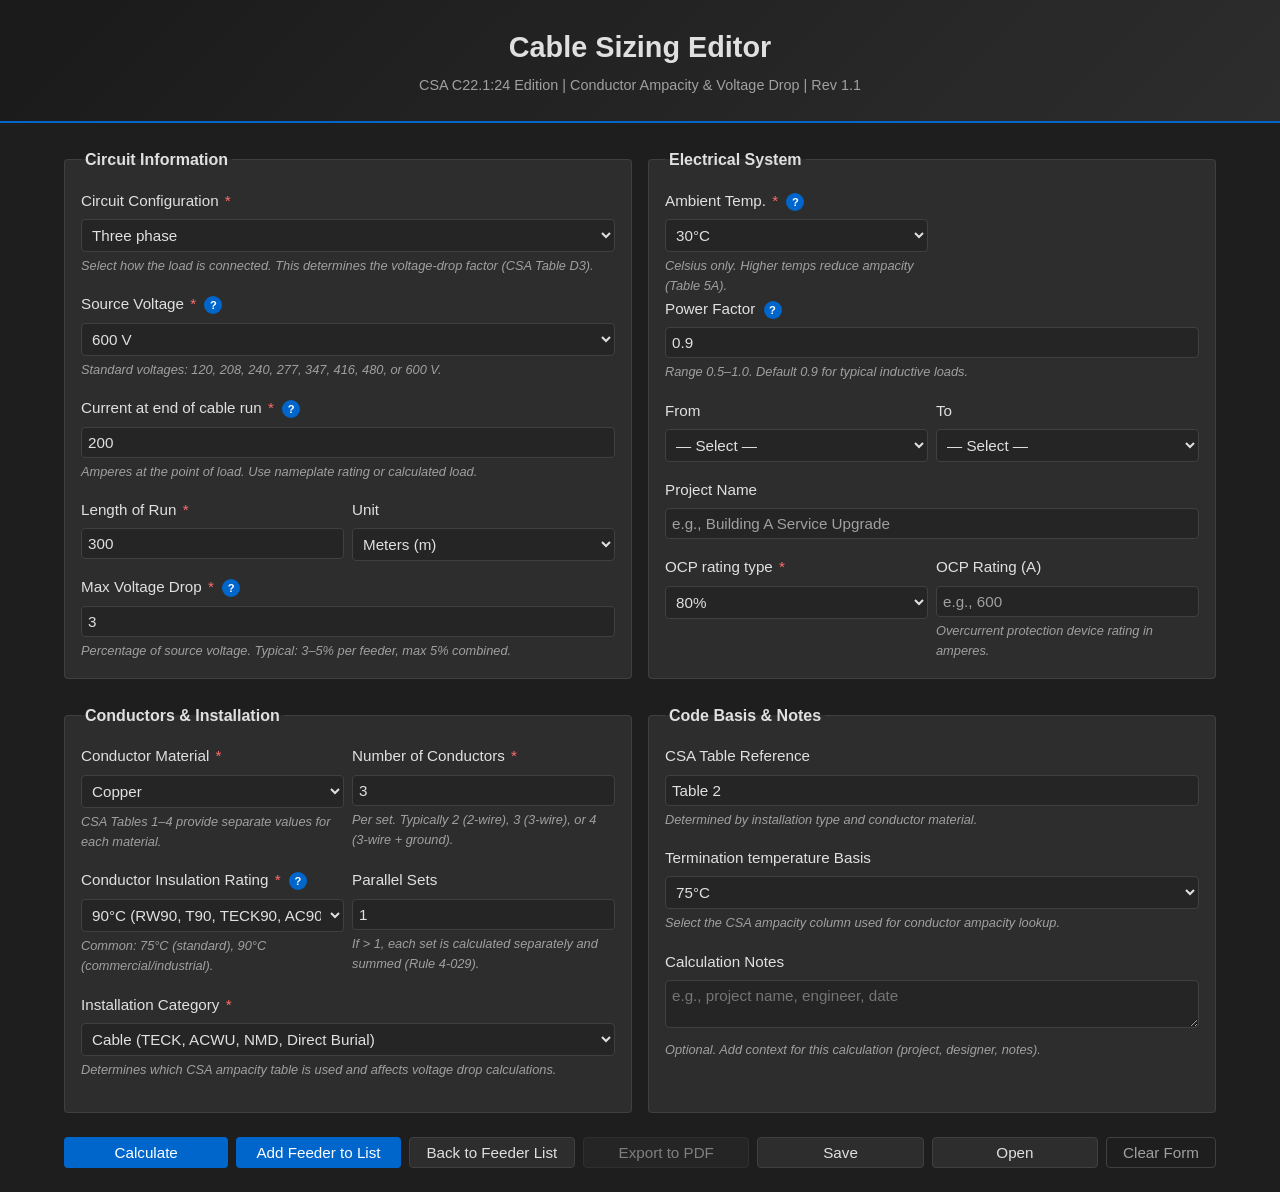
==== cable-sizing.html @ 15e7e52a "Integrate feeder list with cable sizing add/edit workflow" ====
<!DOCTYPE html>
<html lang="en">
<head>
  <meta charset="UTF-8">
  <meta name="viewport" content="width=device-width, initial-scale=1.0">
  <title>Cable Sizing - Feeder Editor</title>
  <link rel="stylesheet" href="cable-sizing.css">
</head>
<body>
  <header>
    <h1>Cable Sizing Editor</h1>
    <p>CSA C22.1:24 Edition | Conductor Ampacity & Voltage Drop | <span id="app-revision-label"></span></p>
  </header>

  <main>
    <form id="cable-form">
      <div class="form-wrapper">
        
        <!-- LEFT COLUMN: CIRCUIT INFORMATION -->
        <fieldset id="circuit-info-fieldset">
          <legend>Circuit Information</legend>
          
          <div class="form-group">
            <label>Circuit Configuration <span class="required">*</span></label>
            <select id="circuit_type" name="circuit_type" required>
              <option value="">— Select —</option>
              <option value="single_phase">Single phase</option>
              <option value="three_phase" selected>Three phase</option>
            </select>
            <div class="field-hint">
              Select how the load is connected. This determines the voltage-drop factor (CSA Table D3).
            </div>
          </div>

          <div class="form-group">
            <label>Source Voltage <span class="required">*</span>
              <span class="info-icon" title="The voltage at the electrical service or distribution point">?</span>
            </label>
            <select id="voltage_v" name="voltage_v" required>
              <option value="120">120 V</option>
              <option value="208">208 V</option>
              <option value="240">240 V</option>
              <option value="277">277 V</option>
              <option value="347">347 V</option>
              <option value="416">416 V</option>
              <option value="480">480 V</option>
              <option value="600" selected>600 V</option>
            </select>
            <div class="field-hint">Standard voltages: 120, 208, 240, 277, 347, 416, 480, or 600 V.</div>
          </div>

          <div class="form-group">
            <label>Current at end of cable run <span class="required">*</span>
              <span class="info-icon" title="Continuous amperage at full load">?</span>
            </label>
            <input type="number" id="current_a" name="current_a" value="200" min="0.1" max="10000" step="0.1" required>
            <div class="field-hint">Amperes at the point of load. Use nameplate rating or calculated load.</div>
          </div>

          <div class="form-row">
            <div class="form-group">
              <label>Length of Run <span class="required">*</span></label>
              <input type="number" id="run_length" name="run_length" value="300" min="1" max="99999" step="1" required>
            </div>
            <div class="form-group">
              <label>Unit</label>
              <select id="run_length_unit" name="run_length_unit">
                <option value="m" selected>Meters (m)</option>
                <option value="ft">Feet (ft)</option>
              </select>
            </div>
          </div>

          <div class="form-group">
            <label>Max Voltage Drop <span class="required">*</span>
              <span class="info-icon" title="CSA Rule 4-008: typical 3-5%">?</span>
            </label>
            <input type="number" id="max_voltage_drop_pct" name="max_voltage_drop_pct" value="3" min="0.1" max="10" step="0.1" required>
            <div class="field-hint">Percentage of source voltage. Typical: 3–5% per feeder, max 5% combined.</div>
          </div>
        </fieldset>

        <!-- ELECTRICAL SYSTEM (continued in left column) -->
        <fieldset id="electrical-system-fieldset">
          <legend>Electrical System</legend>

          <div class="form-row">
            <div class="form-group">
              <label>Ambient Temp. <span class="required">*</span>
                <span class="info-icon" title="Temperature around the conductors when fully loaded.">?</span>
              </label>
              <select id="ambient_temp_c" name="ambient_temp_c" required>
                <option value="30" selected>30°C</option>
                <option value="35">35°C</option>
                <option value="40">40°C</option>
                <option value="45">45°C</option>
                <option value="50">50°C</option>
                <option value="55">55°C</option>
                <option value="60">60°C</option>
                <option value="65">65°C</option>
                <option value="70">70°C</option>
                <option value="75">75°C</option>
                <option value="80">80°C</option>
                <option value="90">90°C</option>
              </select>
              <div class="field-hint">Celsius only. Higher temps reduce ampacity (Table 5A).</div>
            </div>
          </div>

          <div class="form-group">
            <label>Power Factor
              <span class="info-icon" title="Ratio of real to apparent power. 1.0 = resistive, <1.0 = inductive">?</span>
            </label>
            <input type="number" id="power_factor" name="power_factor" value="0.9" min="0.5" max="1.0" step="0.05">
            <div class="field-hint">Range 0.5–1.0. Default 0.9 for typical inductive loads.</div>
          </div>

          <div class="form-row">
            <div class="form-group">
              <label>From</label>
              <select id="system_from" name="system_from">
                <option value="">— Select —</option>
              </select>
            </div>
            <div class="form-group">
              <label>To</label>
              <select id="system_to" name="system_to">
                <option value="">— Select —</option>
              </select>
            </div>
          </div>

          <div class="form-group">
            <label>Project Name</label>
            <input type="text" id="project_name" name="project_name" placeholder="e.g., Building A Service Upgrade">
          </div>

          <div class="form-row">
            <div class="form-group">
              <label>OCP rating type <span class="required">*</span></label>
              <select id="ocp_rating_type" name="ocp_rating_type" required>
                <option value="80" selected>80%</option>
                <option value="100">100%</option>
              </select>
            </div>
            <div class="form-group">
              <label>OCP Rating (A)</label>
              <input type="number" id="ocp_rating_a" name="ocp_rating_a" min="1" step="1" placeholder="e.g., 600">
              <div class="field-hint">Overcurrent protection device rating in amperes.</div>
            </div>
          </div>
        </fieldset>
      </div>

      <!-- MIDDLE SECTION: CONDUCTORS & INSTALLATION -->
      <div class="form-wrapper">
        <fieldset id="conductors-fieldset">
          <legend>Conductors & Installation</legend>

          <div class="form-row">
            <div class="form-group">
              <label>Conductor Material <span class="required">*</span></label>
              <select id="conductor_material" name="conductor_material" required>
                <option value="">— Select —</option>
                <option value="copper" selected>Copper</option>
                <option value="aluminum">Aluminum</option>
              </select>
              <div class="field-hint">CSA Tables 1–4 provide separate values for each material.</div>
            </div>

            <div class="form-group">
              <label>Number of Conductors <span class="required">*</span></label>
              <input type="number" id="num_conductors" name="num_conductors" value="3" min="1" max="4" required>
              <div class="field-hint">Per set. Typically 2 (2-wire), 3 (3-wire), or 4 (3-wire + ground).</div>
            </div>
          </div>

          <div class="form-row">
            <div class="form-group">
              <label>Conductor Insulation Rating <span class="required">*</span>
                <span class="info-icon" title="Maximum temperature at which insulation is rated. Higher = higher ampacity.">?</span>
              </label>
              <select id="insulation_rating_c" name="insulation_rating_c" required>
                <option value="">— Select —</option>
                <option value="60">60°C (TW, T60)</option>
                <option value="75">75°C (TW75, RW75)</option>
                <option value="90" selected>90°C (RW90, T90, TECK90, AC90)</option>
                <option value="110">110°C (special)</option>
                <option value="125">125°C (special)</option>
              </select>
              <div class="field-hint">Common: 75°C (standard), 90°C (commercial/industrial).</div>
            </div>

            <div class="form-group">
              <label>Parallel Sets</label>
              <input type="number" id="num_parallels" name="num_parallels" value="1" min="1" step="1" inputmode="numeric" pattern="[0-9]*" required>
              <div class="field-hint">If > 1, each set is calculated separately and summed (Rule 4-029).</div>
            </div>
          </div>

          <div class="form-group">
            <label>Installation Category <span class="required">*</span></label>
            <select id="installation_type" name="installation_type" required>
              <option value="cable" selected>Cable (TECK, ACWU, NMD, Direct Burial)</option>
              <option value="raceway">Single Conductor in Raceway (EMT, PVC, Aluminum, GRC, RMC)</option>
              <option value="free_air">Free Air</option>
            </select>
            <div class="field-hint">
              Determines which CSA ampacity table is used and affects voltage drop calculations.
            </div>
          </div>

          <!-- CONDITIONAL: IF RACEWAY -->
          <div id="raceway-details" class="hidden">
            <div class="form-group">
              <label>Total Conductors in Raceway <span class="required">*</span>
                <span class="info-icon" title="Total number including all phases and current carrying neutral (single-phase or unbalanced 3-phase load). (Table 5C).">?</span>
              </label>
              <input type="number" id="conductors_in_run" name="conductors_in_run" value="3" min="1" max="10">
              <div class="field-hint">Used to determine grouping deduction per Table 5C.</div>
            </div>
          </div>

        </fieldset>

        <!-- CODE BASIS -->
        <fieldset id="code-basis-fieldset">
          <legend>Code Basis & Notes</legend>

          <div class="form-group">
            <label>CSA Table Reference</label>
            <input type="text" id="csa_table_ref" name="csa_table_ref" readonly disabled placeholder="Auto-populated after calculation">
            <div class="field-hint">Determined by installation type and conductor material.</div>
          </div>

          <div class="form-group">
            <label>Termination temperature Basis</label>
            <select id="ampacity_col" name="ampacity_col">
              <option value="90">90°C</option>
              <option value="75" selected>75°C</option>
              <option value="60">60°C</option>
            </select>
            <div class="field-hint">Select the CSA ampacity column used for conductor ampacity lookup.</div>
          </div>

          <div class="form-group">
            <label>Calculation Notes</label>
            <textarea id="calculation_notes" name="calculation_notes" rows="2" placeholder="e.g., project name, engineer, date"></textarea>
            <div class="field-hint">Optional. Add context for this calculation (project, designer, notes).</div>
          </div>
        </fieldset>
      </div>

      <!-- BUTTONS -->
      <div class="form-actions">
        <button type="button" id="btn-calculate" class="btn-primary">Calculate</button>
        <button type="button" id="btn-save-feeder-list" class="btn-primary">Add Feeder to List</button>
        <button type="button" id="btn-back-feeder-list" class="btn-secondary">Back to Feeder List</button>
        <button type="button" id="btn-export-pdf" class="btn-secondary" disabled>Export to PDF</button>
        <button type="button" id="btn-export-json" class="btn-secondary">Save</button>
        <button type="button" id="btn-open-json" class="btn-secondary">Open</button>
        <button type="reset" class="btn-tertiary">Clear Form</button>
      </div>
    </form>

    <!-- RESULTS PANEL -->
    <section id="results-panel">
      <fieldset id="results-fieldset">
        <legend>Calculation Results</legend>
        <div id="results-content">
          <!-- Populated by JavaScript -->
        </div>
      </fieldset>
    </section>
  </main>

  <!-- SCRIPTS -->
  <script src="csa_tables.js"></script>
  <script src="bonding.js"></script>
  <script>
    const APP_REVISION = "Rev 1.1";

    // ===== FORM CONTROLLER =====
    class CableSelectionController {
      constructor() {
        const revisionLabel = document.getElementById("app-revision-label");
        if (revisionLabel) revisionLabel.textContent = APP_REVISION;
        this.form = this.initializeForm();
        this.setupEventListeners();
        this.updatePdfExportState();
      }

      initializeForm() {
        return {
          circuit: {
            type: "three_phase",
            voltage_v: 600,
            current_a: 200,
            run_length_m: 300,
            run_length_unit: "m",
            max_voltage_drop_pct: 3,
            load_type: "inductive",
            power_factor: 0.9
          },
          system: {
            ambient_temp_c: 30,
            from: "",
            to: "",
            project_name: "",
            ocp_rating_type: "80",
            ocp_rating_a: null
          },
          installation: {
            type: "cable",
            raceway: { conductors_in_run: 3 }
          },
          conductors: {
            material: "copper",
            quantity: 3,
            parallel_sets: 1,
            insulation_rating_c: 90
          },
          code_basis: {
            csa_standard: "C22.1:24",
            ampacity_col_c: 75,
            calculation_notes: ""
          }
        };
      }

      setupEventListeners() {
        // Installation type change: show/hide conditional fields
        document.getElementById("installation_type").addEventListener("change", (e) => {
          this.form.installation.type = e.target.value;
          this.updateFieldVisibility();
          this.markResultsStale();
        });

        // Keep parallel sets as whole numbers >= 1
        document.getElementById("num_parallels").addEventListener("input", (e) => {
          const rawValue = e.target.value.trim();

          if (rawValue === "") {
            e.target.setCustomValidity("Parallel sets must be an integer of 1 or greater.");
            return;
          }

          const numericValue = Number(rawValue);
          const isWholeNumber = Number.isInteger(numericValue) && numericValue >= 1;

          if (!isWholeNumber) {
            e.target.setCustomValidity("Parallel sets must be an integer of 1 or greater.");
          } else {
            e.target.setCustomValidity("");
          }
        });

        // Update form on any input change
        document.getElementById("cable-form").addEventListener("change", (e) => {
          const name = e.target.name;
          const value = e.target.type === "number" || ["voltage_v", "ambient_temp_c"].includes(e.target.name)
            ? parseFloat(e.target.value)
            : e.target.value;
          this.updateFormValue(name, value);
          this.markResultsStale();
        });

        // Calculate button
        document.getElementById("btn-calculate").addEventListener("click", () => {
          if (!this.validate()) return;
          this.calculate();
          this.displayResults();
          this.updatePdfExportState();
        });

        // Export button
        document.getElementById("btn-export-pdf").addEventListener("click", () => {
          this.exportPdf();
        });

        // JSON export button
        document.getElementById("btn-export-json").addEventListener("click", () => {
          this.exportJson();
        });

        // Initialize visibility
        this.updateFieldVisibility();

        // Reset should clear existing results and require re-calculation
        document.getElementById("cable-form").addEventListener("reset", () => {
          setTimeout(() => this.markResultsStale(), 0);
        });
      }

      updatePdfExportState() {
        const exportPdfButton = document.getElementById("btn-export-pdf");
        if (!exportPdfButton) return;
        exportPdfButton.disabled = !this.results;
      }

      markResultsStale() {
        this.results = null;
        document.getElementById("results-content").innerHTML = "";
        document.getElementById("results-panel").classList.remove("visible");
        this.updatePdfExportState();
      }

      updateFormValue(name, value) {
        // Map form field names to nested form object
        const fieldMap = {
          "circuit_type": ["circuit", "type"],
          "voltage_v": ["circuit", "voltage_v"],
          "current_a": ["circuit", "current_a"],
          "run_length": ["circuit", "run_length_m"],  // Will convert units
          "run_length_unit": ["circuit", "run_length_unit"],
          "max_voltage_drop_pct": ["circuit", "max_voltage_drop_pct"],
          "load_type": ["circuit", "load_type"],
          "power_factor": ["circuit", "power_factor"],
          "ambient_temp_c": ["system", "ambient_temp_c"],
          "system_from": ["system", "from"],
          "system_to": ["system", "to"],
          "project_name": ["system", "project_name"],
          "ocp_rating_type": ["system", "ocp_rating_type"],
          "ocp_rating_a": ["system", "ocp_rating_a"],
          "conductor_material": ["conductors", "material"],
          "num_conductors": ["conductors", "quantity"],
          "insulation_rating_c": ["conductors", "insulation_rating_c"],
          "num_parallels": ["conductors", "parallel_sets"],
          "installation_type": ["installation", "type"],
          "conductors_in_run": ["installation", "raceway", "conductors_in_run"],
          "ampacity_col": ["code_basis", "ampacity_col_c"],
          "calculation_notes": ["code_basis", "calculation_notes"]
        };

        const path = fieldMap[name];
        if (path) {
          let obj = this.form;
          for (let i = 0; i < path.length - 1; i++) {
            obj = obj[path[i]];
          }
          obj[path[path.length - 1]] = value;
        }
      }

      updateFieldVisibility() {
        const installationType = this.form.installation.type;

        // Hide all conditional sections
        document.getElementById("raceway-details").classList.add("hidden");

        // Show appropriate section
        if (installationType === "raceway") {
          document.getElementById("raceway-details").classList.remove("hidden");
        }

        // Update CSA table reference
        this.updateCsaTableRef();
      }

      syncFormToInputs() {
        const fieldValues = {
          circuit_type: this.form.circuit.type,
          voltage_v: this.form.circuit.voltage_v,
          current_a: this.form.circuit.current_a,
          run_length: this.form.circuit.run_length_m,
          run_length_unit: this.form.circuit.run_length_unit,
          max_voltage_drop_pct: this.form.circuit.max_voltage_drop_pct,
          power_factor: this.form.circuit.power_factor,
          ambient_temp_c: this.form.system.ambient_temp_c,
          system_from: this.form.system.from,
          system_to: this.form.system.to,
          project_name: this.form.system.project_name,
          ocp_rating_type: this.form.system.ocp_rating_type || "80",
          ocp_rating_a: this.form.system.ocp_rating_a ?? "",
          conductor_material: this.form.conductors.material,
          num_conductors: this.form.conductors.quantity,
          insulation_rating_c: this.form.conductors.insulation_rating_c,
          num_parallels: this.form.conductors.parallel_sets,
          installation_type: this.form.installation.type,
          conductors_in_run: this.form.installation.raceway.conductors_in_run,
          ampacity_col: this.form.code_basis.ampacity_col_c,
          calculation_notes: this.form.code_basis.calculation_notes
        };

        Object.entries(fieldValues).forEach(([id, value]) => {
          const element = document.getElementById(id);
          if (!element) return;
          element.value = value ?? "";
        });

        this.updateFieldVisibility();
      }

      loadSavedJob(payload) {
        if (!payload || typeof payload !== "object" || !payload.form) {
          throw new Error("Invalid saved job format. Expected an object containing a 'form' property.");
        }

        const defaultForm = this.initializeForm();
        this.form = {
          ...defaultForm,
          ...payload.form,
          circuit: { ...defaultForm.circuit, ...(payload.form.circuit || {}) },
          system: { ...defaultForm.system, ...(payload.form.system || {}) },
          installation: {
            ...defaultForm.installation,
            ...(payload.form.installation || {}),
            raceway: { ...defaultForm.installation.raceway, ...(payload.form.installation?.raceway || {}) }
          },
          conductors: { ...defaultForm.conductors, ...(payload.form.conductors || {}) },
          code_basis: { ...defaultForm.code_basis, ...(payload.form.code_basis || {}) }
        };
        this.syncFormToInputs();
        this.markResultsStale();
      }

      updateCsaTableRef() {
        const material = this.form.conductors.material;
        const installationType = this.form.installation.type;

        let tableRef = "Unknown";
        if (installationType === "free_air") {
          tableRef = material === "copper" ? "Table 1" : "Table 3";
        } else {
          tableRef = material === "copper" ? "Table 2" : "Table 4";
        }

        document.getElementById("csa_table_ref").value = tableRef;
      }

      validate() {
        const errors = [];

        // Required fields
        if (!this.form.circuit.type) errors.push("Circuit configuration required");
        const allowedVoltages = [120, 208, 240, 277, 347, 416, 480, 600];
        if (!allowedVoltages.includes(this.form.circuit.voltage_v)) {
          errors.push("Voltage must be one of: 120, 208, 240, 277, 347, 416, 480, or 600 V");
        }
        if (this.form.circuit.current_a <= 0) errors.push("Current must be > 0");
        if (!this.form.conductors.material) errors.push("Conductor material required");
        if (!this.form.installation.type) errors.push("Installation type required");
        if (!Number.isInteger(this.form.conductors.parallel_sets) || this.form.conductors.parallel_sets < 1) {
          errors.push("Parallel sets must be an integer of 1 or greater");
        }

        // Conditional
        if (this.form.installation.type === "raceway" && (!Number.isFinite(this.form.installation.raceway.conductors_in_run) || this.form.installation.raceway.conductors_in_run < 1)) {
          errors.push("Total conductors in raceway must be 1 or greater");
        }

        if (errors.length > 0) {
          alert("Form validation errors:\n" + errors.join("\n"));
          return false;
        }

        return true;
      }

      awgDisplayFromAmpacitySize(size) {
        return { "0": "1/0", "00": "2/0", "000": "3/0", "0000": "4/0" }[size] || size;
      }

      kTableSizeFromAmpacitySize(size) {
        return { "0": "1/0", "00": "2/0", "000": "3/0", "0000": "4/0" }[size] || size;
      }

      calculate() {
        console.log("Calculate called with form data:", this.form);

        const material = this.form.conductors.material;
        const installationType = this.form.installation.type;
        const selectedAmpacityColumn = this.form.code_basis.ampacity_col_c;
        const parallelSets = Math.max(1, Math.floor(this.form.conductors.parallel_sets || 1));
        const currentPerSet = this.form.circuit.current_a / parallelSets;
        const runLengthM = this.form.circuit.run_length_unit === "ft"
          ? this.form.circuit.run_length_m * 0.3048
          : this.form.circuit.run_length_m;
        const connectionFactor = this.form.circuit.type === "three_phase" ? 1.73 : 2;
        const maxVoltageDropPct = this.form.circuit.max_voltage_drop_pct;
        const correctionFactor = getCorrectionFactorFromTable(
          this.form.system.ambient_temp_c,
          selectedAmpacityColumn
        );
        const ocpLoadingFactor = this.form.system.ocp_rating_type === "100" ? 1.0 : 0.8;
        const requiredAmpacityTotal = this.form.circuit.current_a / ocpLoadingFactor;

        const ampacityTable = installationType === "free_air"
          ? (material === "copper" ? CSA_TABLE_1_COPPER_FREE_AIR : CSA_TABLE_3_ALUMINUM_FREE_AIR)
          : (material === "copper" ? CSA_TABLE_2_COPPER_RACEWAY_CABLE : CSA_TABLE_4_ALUMINUM_RACEWAY_CABLE);

        const kTable = CSA_TABLE_D3_VOLTAGE_DROP_K[material] || [];
        const largestKRow = kTable[kTable.length - 1] || { size: "1000", dc: 0 };

        let selected = null;

        for (const row of ampacityTable) {
          const ampacityBase = getAmpacityFromTable(row.size, material, installationType, selectedAmpacityColumn);
          if (!ampacityBase) continue;

          const ampacityAvailablePerSet = ampacityBase * correctionFactor;
          const ampacityAvailableTotal = ampacityAvailablePerSet * parallelSets;
          if (ampacityAvailableTotal < requiredAmpacityTotal) continue;

          const kLookupSize = this.kTableSizeFromAmpacitySize(row.size);
          let kValue = getKValueFromTable(
            kLookupSize,
            material,
            this.form.circuit.power_factor,
            installationType
          );

          if (!kValue && Number(row.size) > 1000) {
            kValue = getKValueFromTable(
              largestKRow.size,
              material,
              this.form.circuit.power_factor,
              installationType
            );
          }

          if (!kValue) continue;

          const voltageDropV = (kValue * connectionFactor * currentPerSet * runLengthM) / 1000;
          const voltageDropPct = calculateVoltageDropPercent(voltageDropV, this.form.circuit.voltage_v);

          if (voltageDropPct <= maxVoltageDropPct) {
            selected = {
              size: row.size,
              ampacityBase,
              ampacityAvailablePerSet,
              ampacityAvailableTotal,
              kValue,
              voltageDropV,
              voltageDropPct
            };
            break;
          }
        }

        if (!selected) {
          alert("No conductor size satisfies both ampacity and voltage drop with current inputs. Try increasing parallel sets or max voltage drop, or reducing run length.");
          return;
        }

        const displaySize = this.awgDisplayFromAmpacitySize(selected.size);

        this.results = {
          csa_table_ref: document.getElementById("csa_table_ref").value,
          recommended_size_awg: `${displaySize} AWG`,
          recommended_size_display: `${parallelSets} × ${displaySize} AWG per phase`,
          parallel_sets: parallelSets,
          current_per_set_a: currentPerSet,
          ampacity_base: selected.ampacityBase,
          correction_factor: correctionFactor,
          ampacity_available_per_set_a: selected.ampacityAvailablePerSet,
          ampacity_available_a: selected.ampacityAvailableTotal,
          required_ampacity_a: requiredAmpacityTotal,
          ocp_loading_factor: ocpLoadingFactor,
          voltage_drop_k_value: selected.kValue,
          voltage_drop_factor_f: connectionFactor,
          voltage_drop_v: selected.voltageDropV,
          voltage_drop_pct: selected.voltageDropPct,
          bonding: getBondingFromTable16ByOcp(this.form.system.ocp_rating_a, material),
          status: selected.voltageDropPct <= maxVoltageDropPct ? "PASS" : "FAIL"
        };
      }

      displayResults() {
        const resultsPanel = document.getElementById("results-panel");
        const resultsContent = document.getElementById("results-content");

        const html = `
          <div class="result-row">
            <div class="result-label">MINIMUM SIZE</div>
            <div class="result-value success">${this.results.recommended_size_display}</div>
          </div>
          <div class="result-row">
            <div class="result-label">Available Ampacity</div>
            <div class="result-value">${this.results.ampacity_available_a.toFixed(1)} A total (${this.results.ampacity_available_per_set_a.toFixed(1)} A per set × ${this.results.parallel_sets})</div>
          </div>
          <div class="result-row">
            <div class="result-label">Required Ampacity (CSA 8-104)</div>
            <div class="result-value">${this.results.required_ampacity_a.toFixed(1)} A (Load ${this.form.circuit.current_a} A ÷ ${this.results.ocp_loading_factor.toFixed(2)})</div>
          </div>
          <div class="result-row">
            <div class="result-label">Current at end of cable run</div>
            <div class="result-value">${this.form.circuit.current_a} A total (${this.results.current_per_set_a.toFixed(1)} A per set, margin: ${(this.results.ampacity_available_a - this.results.required_ampacity_a).toFixed(1)} A vs required ampacity)</div>
          </div>
          <div class="result-row">
            <div class="result-label">Voltage Drop</div>
            <div class="result-value ${this.results.voltage_drop_pct <= this.form.circuit.max_voltage_drop_pct ? 'success' : 'error'}">${this.results.voltage_drop_v.toFixed(2)} V (${this.results.voltage_drop_pct.toFixed(2)}%)</div>
          </div>
          <div class="result-row">
            <div class="result-label">VD Formula Inputs</div>
            <div class="result-value">K=${this.results.voltage_drop_k_value.toFixed(3)}, f=${this.results.voltage_drop_factor_f}, I=${this.results.current_per_set_a.toFixed(1)} A per set × ${this.results.parallel_sets}, L=${this.form.circuit.run_length_m} ${this.form.circuit.run_length_unit}</div>
          </div>
          <div class="result-row">
            <div class="result-label">Max Allowed VD</div>
            <div class="result-value">${this.form.circuit.max_voltage_drop_pct}%</div>
          </div>
          <div class="result-row">
            <div class="result-label">CSA Table</div>
            <div class="result-value">${this.results.csa_table_ref}</div>
          </div>
          <div class="result-row">
            <div class="result-label">Temperature Correction</div>
            <div class="result-value">${this.results.correction_factor.toFixed(3)} (from Table 5A)</div>
          </div>
          <div class="result-row">
            <div class="result-label">Bonding (Rule 10-616 / Table 16)</div>
            <div class="result-value">${this.results.bonding.applicable
              ? `${this.results.bonding.wireSize} (${this.results.bonding.wireMaterial} wire), bus equivalent ${this.results.bonding.busSizeMm2.toFixed(1)} mm² @ OCP ${this.results.bonding.ocpRatingA} A`
              : this.results.bonding.reason}</div>
          </div>
        `;

        resultsContent.innerHTML = html;
        resultsPanel.classList.add("visible");
      }

      formatInstallationDetails() {
        const installationType = this.form.installation.type;
        if (installationType === "raceway") {
          return `Conductors in run: ${this.form.installation.raceway.conductors_in_run || "N/A"}`;
        }
        return "No additional installation selections required.";
      }

      getInsulationRatingText() {
        const insulationSelect = document.getElementById("insulation_rating_c");
        const selectedText = insulationSelect?.options[insulationSelect.selectedIndex]?.text;
        return selectedText || `${this.form.conductors.insulation_rating_c}°C`;
      }

      getConductorTypeText() {
        return this.form.conductors.material === "aluminum" ? "Al" : "copper";
      }

      getInstallationTypeShortText() {
        const shortLabelMap = {
          raceway: "raceway",
          cable: "cable",
          free_air: "freeair"
        };
        return shortLabelMap[this.form.installation.type] || this.form.installation.type;
      }

      generatePdfReportHtml() {
        const now = new Date();
        const runLengthM = this.form.circuit.run_length_unit === "ft"
          ? this.form.circuit.run_length_m * 0.3048
          : this.form.circuit.run_length_m;
        const requiredAmpacityMargin = this.results.ampacity_available_a - this.results.required_ampacity_a;
        const assumptions = [
          `CSA ${this.form.code_basis.csa_standard} tables used (${this.results.csa_table_ref}, Table 5A, Table D3).`,
          `Continuous load assumed at ${this.form.circuit.current_a} A with power factor ${this.form.circuit.power_factor}.`,
          `CSA Rule 8-104 OCP loading factor ${this.results.ocp_loading_factor.toFixed(2)} (${this.form.system.ocp_rating_type}%) applied to determine required conductor ampacity.`,
          `Connection factor f = ${this.results.voltage_drop_factor_f} based on ${this.form.circuit.type === "three_phase" ? "three-phase" : "single-phase"} circuit.`,
          `Ambient correction factor ${this.results.correction_factor.toFixed(3)} applied to base ampacity.`,
          this.form.installation.type === "free_air"
            ? "Free-air installation uses cable-equivalent K value approximation from Table D3."
            : "Voltage drop K value selected from Table D3 based on installation method and power factor.",
          "Bonding conductor sizing uses CSA Rule 10-616 / Table 16 only when OCP Rating is entered; service bonding conductor sizing is excluded."
        ];

        return `
<!DOCTYPE html>
<html lang="en">
<head>
  <meta charset="UTF-8">
  <title>CSA Cable Sizing</title>
  <style>
    @page { size: letter; margin: 0.45in; }
    body { font-family: Arial, sans-serif; color: #111; margin: 0; font-size: 11px; line-height: 1.25; padding-bottom: 62px; }
    h1 { font-size: 18px; margin: 0 0 4px 0; }
    h2 { font-size: 12px; margin: 12px 0 6px 0; border-bottom: 1px solid #d8d8d8; padding-bottom: 3px; }
    .meta { font-size: 10px; color: #333; margin-bottom: 8px; }
    .grid-2 { display: grid; grid-template-columns: 1fr 1fr; gap: 8px 14px; }
    table { width: 100%; border-collapse: collapse; }
    th, td { border: 1px solid #d7d7d7; padding: 4px 6px; vertical-align: top; }
    th { background: #f4f4f4; text-align: left; }
    .initial-data-table th,
    .initial-data-table td { width: 25%; }
    .section-two-table col:first-child { width: 30%; }
    .section-two-table col:last-child { width: 70%; }
    .status-pass { color: #0a7a1e; font-weight: bold; }
    .status-fail { color: #b11111; font-weight: bold; }
    ul { margin: 5px 0 0 16px; padding: 0; }
    li { margin: 0 0 3px 0; }
    .disclaimer { position: fixed; left: 0; right: 0; bottom: 0; border-top: 1px solid #b5b5b5; padding: 7px 0 0 0; font-size: 9.5px; color: #2d2d2d; background: #fff; }
  </style>
</head>
<body>
  <h1>CSA Cable Sizing Calculation Report</h1>
  <div class="meta">
    Generated: ${now.toLocaleString()} | Standard: CSA ${this.form.code_basis.csa_standard} | ${APP_REVISION}
  </div>

  <h2>1) Initial Data</h2>
  <table class="initial-data-table">
    <colgroup>
      <col style="width:25%">
      <col style="width:25%">
      <col style="width:25%">
      <col style="width:25%">
    </colgroup>
    <tr><th>From</th><td>${this.form.system.from || "N/A"}</td><th>To</th><td>${this.form.system.to || "N/A"}</td></tr>
    <tr><th>Project Name</th><td colspan="3">${this.form.system.project_name || "N/A"}</td></tr>
    <tr><th>Circuit</th><td>${this.form.circuit.type === "three_phase" ? "Three phase" : "Single phase"}</td><th>Source Voltage</th><td>${this.form.circuit.voltage_v} V</td></tr>
    <tr><th>Current at end of cable run (Amps)</th><td>${this.form.circuit.current_a} A</td><th>Run Length</th><td>${this.form.circuit.run_length_m} ${this.form.circuit.run_length_unit} (${runLengthM.toFixed(2)} m)</td></tr>
    <tr><th>Max Voltage Drop</th><td>${this.form.circuit.max_voltage_drop_pct}%</td><th>Power Factor</th><td>${this.form.circuit.power_factor}</td></tr>
    <tr><th>Conductor</th><td>${this.form.conductors.material}, ${this.form.conductors.quantity} conductors, ${this.form.conductors.parallel_sets} parallel set(s)</td><th>Conductor Insulation Rating</th><td>${this.getInsulationRatingText()}</td></tr>
    <tr><th>Ambient</th><td>${this.form.system.ambient_temp_c}°C</td><th>Installation</th><td>${this.form.installation.type} (${this.formatInstallationDetails()})</td></tr>
    <tr><th>OCP rating type</th><td>${this.form.system.ocp_rating_type}%</td><th>OCP Rating</th><td>${this.form.system.ocp_rating_a || "N/A"} A</td></tr>
  </table>

  <h2>2) Wire Size & Ampacity Calculation</h2>
  <table class="section-two-table">
    <colgroup>
      <col>
      <col>
    </colgroup>
    <tr><th>CSA Ampacity Table</th><td>${this.results.csa_table_ref}</td></tr>
    <tr><th>Termination temperature Basis</th><td>${this.form.code_basis.ampacity_col_c}°C column</td></tr>
    <tr><th>Base Ampacity</th><td>${this.results.ampacity_base.toFixed(1)} A</td></tr>
    <tr><th>Temperature Correction (Table 5A)</th><td>${this.results.correction_factor.toFixed(3)}</td></tr>
    <tr><th>Available Ampacity</th><td>${this.results.ampacity_available_a.toFixed(1)} A total (${this.results.ampacity_available_per_set_a.toFixed(1)} A per set × ${this.results.parallel_sets})</td></tr>
    <tr><th>Required Ampacity (CSA 8-104)</th><td>${this.results.required_ampacity_a.toFixed(1)} A (Load ${this.form.circuit.current_a} A ÷ ${this.results.ocp_loading_factor.toFixed(2)})</td></tr>
    <tr><th>Ampacity Margin</th><td>${requiredAmpacityMargin.toFixed(1)} A vs required ampacity</td></tr>
    <tr><th>Selected Size</th><td><strong>${this.results.recommended_size_display}, ${this.getConductorTypeText()}, ${this.getInstallationTypeShortText()}</strong></td></tr>
  </table>

  <h2>3) Voltage Drop Calculation</h2>
  <table>
    <tr><th>Formula</th><td>VD = (K × f × I × L) / 1000</td></tr>
    <tr><th>Inputs</th><td>K=${this.results.voltage_drop_k_value.toFixed(3)}, f=${this.results.voltage_drop_factor_f}, I=${this.results.current_per_set_a.toFixed(1)} A per set × ${this.results.parallel_sets}, L=${runLengthM.toFixed(2)} m</td></tr>
    <tr><th>Voltage Drop</th><td>${this.results.voltage_drop_v.toFixed(2)} V (${this.results.voltage_drop_pct.toFixed(2)}%)</td></tr>
    <tr><th>Limit / Status</th><td>Allowed ≤ ${this.form.circuit.max_voltage_drop_pct}% | <span class="${this.results.status === "PASS" ? "status-pass" : "status-fail"}">${this.results.status}</span></td></tr>
  </table>

  <h2>4) Assumptions & Notes</h2>
  <div class="grid-2">
    <div>
      <strong>Assumptions</strong>
      <ul>${assumptions.map(item => `<li>${item}</li>`).join("")}</ul>
    </div>
    <div>
      <strong>Project Notes</strong>
      <ul>
        <li>Calculation notes: ${this.form.code_basis.calculation_notes || "None provided."}</li>
        <li>Bonding conductor (Rule 10-616 / Table 16): ${this.results.bonding.applicable ? `<strong>${this.results.bonding.wireSize}</strong> (${this.results.bonding.wireMaterial} wire) at OCP ${this.results.bonding.ocpRatingA} A` : this.results.bonding.reason}</li>
        <li>Note: Service bonding conductor sizing is excluded from this calculator output.</li>
      </ul>
    </div>
  </div>

  <div class="disclaimer">
    <strong>Disclaimer:</strong> This report is an engineering aid generated from user-provided inputs and simplified sizing logic.
    The reported conductor size is a compliant minimum and is not an optimized result.
    It is not a substitute for sealed engineering design, field verification, equipment manufacturer requirements,
    or the latest adopted electrical code and authority having jurisdiction (AHJ) directives.
  </div>
</body>
</html>`;
      }

      exportPdf() {
        if (!this.results) {
          if (!this.validate()) return;
          this.calculate();
          this.displayResults();
        }

        const reportWindow = window.open("", "_blank");
        if (!reportWindow) {
          alert("Unable to open report window. Please allow pop-ups and try again.");
          return;
        }

        reportWindow.document.open();
        reportWindow.document.write(this.generatePdfReportHtml());
        reportWindow.document.close();
        reportWindow.document.title = "CSA Cable Sizing";
        try {
          reportWindow.history.replaceState({}, "CSA Cable Sizing", "csa-cable-sizing");
        } catch (error) {
          // Ignore if browser blocks history updates for the print window
        }
        reportWindow.focus();
        reportWindow.print();
      }

      exportJson() {
        if (!this.results) {
          if (!this.validate()) return;
          this.calculate();
          this.displayResults();
        }

        const exportPayload = {
          generated_at: new Date().toISOString(),
          app: "CSA Cable Sizing",
          app_revision: APP_REVISION,
          form: this.form,
          results: this.results
        };

        const blob = new Blob([JSON.stringify(exportPayload, null, 2)], { type: "application/json" });
        const url = URL.createObjectURL(blob);
        const link = document.createElement("a");
        const timestamp = new Date().toISOString().replace(/[:.]/g, "-");
        link.href = url;
        link.download = `csa-cable-sizing-${timestamp}.json`;
        document.body.appendChild(link);
        link.click();
        document.body.removeChild(link);
        URL.revokeObjectURL(url);
      }
    }

    // Initialize controller on page load
    document.addEventListener("DOMContentLoaded", () => {
      window.cableSelectionController = new CableSelectionController();
    });
  </script>
  <script src="open_saved_job.js"></script>
  <script src="js/feeder_bridge.js"></script>
</body>
</html>
---- cable-sizing.css ----
/* ===== VARIABLES & RESETS ===== */
    :root {
      --color-bg-primary: #1e1e1e;
      --color-bg-secondary: #2d2d2d;
      --color-text-primary: #e0e0e0;
      --color-text-secondary: #a0a0a0;
      --color-border: #404040;
      --color-input-bg: #252525;
      --color-accent: #0066cc;
      --color-error: #ff6b6b;
      --color-warning: #ffcc00;
      --color-success: #4caf50;
      --spacing: 8px;
      --radius: 4px;
      --font-family: -apple-system, BlinkMacSystemFont, "Segoe UI", Roboto, sans-serif;
    }

    * {
      box-sizing: border-box;
    }

    body {
      font-family: var(--font-family);
      background-color: var(--color-bg-primary);
      color: var(--color-text-primary);
      line-height: 1.6;
      margin: 0;
      padding: 0;
    }

    /* ===== HEADER ===== */
    header {
      background: linear-gradient(135deg, #1a1a1a 0%, #2d2d2d 100%);
      padding: calc(var(--spacing) * 3);
      border-bottom: 2px solid var(--color-accent);
      text-align: center;
    }

    header h1 {
      margin: 0 0 calc(var(--spacing) * 0.5) 0;
      font-size: 1.8rem;
      color: var(--color-text-primary);
    }

    header p {
      margin: 0;
      color: var(--color-text-secondary);
      font-size: 0.9rem;
    }

    /* ===== MAIN LAYOUT ===== */
    main {
      max-width: 1200px;
      margin: 0 auto;
      padding: calc(var(--spacing) * 3);
    }

    .form-wrapper {
      display: grid;
      grid-template-columns: 1fr 1fr;
      gap: calc(var(--spacing) * 2);
      margin-bottom: calc(var(--spacing) * 3);
    }

    .form-full-width {
      grid-column: 1 / -1;
    }

    @media (max-width: 768px) {
      .form-wrapper {
        grid-template-columns: 1fr;
      }
      .form-full-width {
        grid-column: 1;
      }
    }

    /* ===== FIELDSETS ===== */
    fieldset {
      border: 1px solid var(--color-border);
      border-radius: var(--radius);
      padding: calc(var(--spacing) * 2);
      margin: 0;
      background-color: var(--color-bg-secondary);
    }

    fieldset legend {
      font-weight: 600;
      font-size: 1rem;
      padding: 0 calc(var(--spacing) * 0.5);
      color: var(--color-text-primary);
    }

    .fieldset-help {
      font-size: 0.85rem;
      color: var(--color-text-secondary);
      margin: calc(var(--spacing) * 0.5) 0 calc(var(--spacing) * 1.5) 0;
      font-style: italic;
    }

    /* ===== FORM FIELDS ===== */
    .form-group {
      margin-bottom: calc(var(--spacing) * 2);
    }

    .form-group:last-child {
      margin-bottom: 0;
    }

    label {
      display: block;
      font-weight: 500;
      margin-bottom: calc(var(--spacing) * 0.75);
      color: var(--color-text-primary);
      font-size: 0.95rem;
    }

    label .required {
      color: var(--color-error);
      margin-left: calc(var(--spacing) * 0.25);
    }

    label .info-icon {
      display: inline-block;
      width: 18px;
      height: 18px;
      line-height: 18px;
      text-align: center;
      background: var(--color-accent);
      color: white;
      border-radius: 50%;
      font-size: 0.7rem;
      font-weight: bold;
      margin-left: calc(var(--spacing) * 0.5);
      cursor: help;
      vertical-align: middle;
    }

    .field-hint {
      font-size: 0.8rem;
      color: var(--color-text-secondary);
      margin-top: calc(var(--spacing) * 0.5);
      font-style: italic;
    }

    input[type="text"],
    input[type="number"],
    select,
    textarea {
      width: 100%;
      padding: calc(var(--spacing) * 0.75);
      background-color: var(--color-input-bg);
      color: var(--color-text-primary);
      border: 1px solid var(--color-border);
      border-radius: var(--radius);
      font-family: var(--font-family);
      font-size: 0.95rem;
      transition: border-color 0.2s;
    }

    input[type="text"]:focus,
    input[type="number"]:focus,
    select:focus,
    textarea:focus {
      outline: none;
      border-color: var(--color-accent);
      box-shadow: 0 0 0 2px rgba(0, 102, 204, 0.1);
    }

    input[type="text"]::placeholder,
    input[type="number"]::placeholder {
      color: var(--color-text-secondary);
    }

    /* ===== RADIO BUTTONS ===== */
    .radio-group {
      display: flex;
      flex-direction: column;
      gap: calc(var(--spacing) * 1);
    }

    .radio-group label {
      display: flex;
      align-items: flex-start;
      margin-bottom: 0;
      cursor: pointer;
      padding: calc(var(--spacing) * 1);
      border: 1px solid transparent;
      border-radius: var(--radius);
      transition: background-color 0.2s, border-color 0.2s;
    }

    .radio-group label:hover {
      background-color: rgba(0, 102, 204, 0.05);
    }

    .radio-group label input[type="radio"] {
      width: auto;
      height: auto;
      margin-right: calc(var(--spacing) * 1);
      margin-top: calc(var(--spacing) * 0.25);
      cursor: pointer;
      accent-color: var(--color-accent);
    }

    .radio-group label input[type="radio"]:checked + .option-content {
      color: var(--color-accent);
    }

    .radio-group .option-content {
      flex: 1;
    }

    .option-title {
      display: block;
      font-weight: 600;
      color: var(--color-text-primary);
      margin-bottom: calc(var(--spacing) * 0.25);
    }

    .option-desc {
      display: block;
      font-size: 0.85rem;
      color: var(--color-text-secondary);
    }

    /* ===== TWO-COLUMN FIELD LAYOUT ===== */
    .form-row {
      display: grid;
      grid-template-columns: 1fr 1fr;
      gap: calc(var(--spacing) * 1);
    }

    .form-row.full {
      grid-template-columns: 1fr;
    }

    @media (max-width: 600px) {
      .form-row {
        grid-template-columns: 1fr;
      }
    }

    /* ===== BUTTONS ===== */
    .form-actions {
      display: flex;
      gap: calc(var(--spacing) * 1);
      margin-top: calc(var(--spacing) * 3);
      flex-wrap: wrap;
    }

    button {
      padding: calc(var(--spacing) * 0.75) calc(var(--spacing) * 2);
      border: none;
      border-radius: var(--radius);
      font-family: var(--font-family);
      font-size: 0.95rem;
      font-weight: 500;
      cursor: pointer;
      transition: opacity 0.2s, transform 0.1s;
    }

    button:active {
      transform: scale(0.98);
    }

    .btn-primary {
      background-color: var(--color-accent);
      color: white;
      flex: 1;
      min-width: 150px;
    }

    .btn-primary:hover {
      background-color: #0051a8;
    }

    .btn-secondary {
      background-color: var(--color-bg-secondary);
      color: var(--color-text-primary);
      border: 1px solid var(--color-border);
      flex: 1;
      min-width: 150px;
    }

    .btn-secondary:hover {
      background-color: #3d3d3d;
    }

    .btn-tertiary {
      background-color: transparent;
      color: var(--color-text-secondary);
      border: 1px solid var(--color-border);
    }

    .btn-tertiary:hover {
      border-color: var(--color-text-secondary);
      color: var(--color-text-primary);
    }

    button:disabled {
      opacity: 0.5;
      cursor: not-allowed;
    }

    /* ===== RESULTS PANEL ===== */
    #results-panel {
      margin-top: calc(var(--spacing) * 3);
      display: none;
    }

    #results-panel.visible {
      display: block;
    }

    .result-row {
      display: grid;
      grid-template-columns: 200px 1fr;
      gap: calc(var(--spacing) * 2);
      padding: calc(var(--spacing) * 1.5);
      border-bottom: 1px solid var(--color-border);
      align-items: center;
    }

    .result-row:last-child {
      border-bottom: none;
    }

    .result-label {
      font-weight: 600;
      color: var(--color-text-secondary);
      font-size: 0.9rem;
    }

    .result-value {
      font-size: 1.1rem;
      color: var(--color-text-primary);
      word-break: break-word;
    }

    .result-value.success {
      color: var(--color-success);
      font-weight: 600;
    }

    .result-value.warning {
      color: var(--color-warning);
      font-weight: 600;
    }

    .result-value.error {
      color: var(--color-error);
      font-weight: 600;
    }

    /* ===== HIDDEN FIELDS ===== */
    .hidden {
      display: none !important;
    }

    /* ===== ERROR STATES ===== */
    .field-error {
      border-color: var(--color-error) !important;
    }

    .error-message {
      color: var(--color-error);
      font-size: 0.8rem;
      margin-top: calc(var(--spacing) * 0.5);
    }

    /* ===== PRINT STYLES ===== */
    @media print {
      body {
        background: white;
        color: black;
      }

      header {
        background: white;
        border-bottom: 2px solid black;
      }

      fieldset {
        background: white;
        border: 1px solid #ccc;
      }

      .form-actions {
        display: none;
      }

      input[type="text"],
      input[type="number"],
      select,
      textarea {
        background: white;
        color: black;
        border: 1px solid #ccc;
      }

      .hidden {
        display: none;
      }
    }
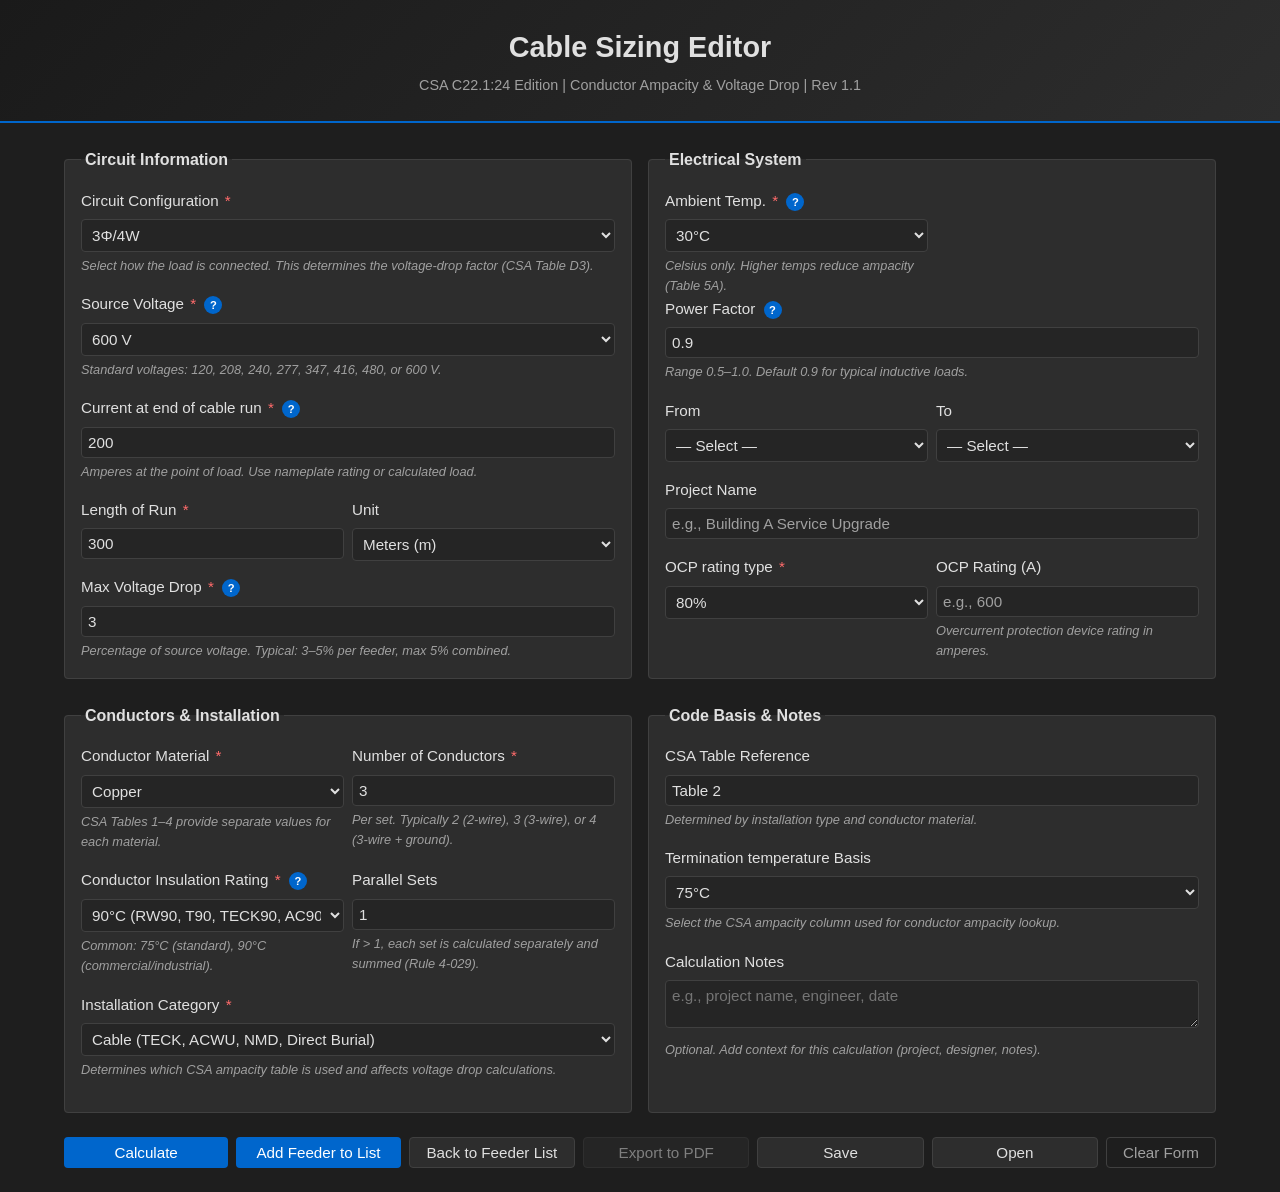
==== commit 6f5089f4: "Add raceway type record and expanded circuit configurations" ====
--- a/cable-sizing.html
+++ b/cable-sizing.html
@@ -24,8 +24,9 @@
             <label>Circuit Configuration <span class="required">*</span></label>
             <select id="circuit_type" name="circuit_type" required>
               <option value="">— Select —</option>
-              <option value="single_phase">Single phase</option>
-              <option value="three_phase" selected>Three phase</option>
+              <option value="single_phase_2w">1Φ/2W</option>
+              <option value="three_phase_3w">3Φ/3W</option>
+              <option value="three_phase_4w" selected>3Φ/4W</option>
             </select>
             <div class="field-hint">
               Select how the load is connected. This determines the voltage-drop factor (CSA Table D3).
@@ -213,6 +214,18 @@
           <!-- CONDITIONAL: IF RACEWAY -->
           <div id="raceway-details" class="hidden">
             <div class="form-group">
+              <label>Raceway Type</label>
+              <select id="raceway_type" name="raceway_type">
+                <option value="EMT" selected>EMT</option>
+                <option value="RNC (e.g., PVC, HDPE)">RNC (e.g., PVC, HDPE)</option>
+                <option value="GRC">GRC</option>
+                <option value="Flexible Metal Conduit (FMC)">Flexible Metal Conduit (FMC)</option>
+                <option value="LT Flexible Metal Conduit (LFMC)">LT Flexible Metal Conduit (LFMC)</option>
+                <option value="ENT">ENT</option>
+              </select>
+              <div class="field-hint">Record only. Raceway type has no impact on cable sizing calculations.</div>
+            </div>
+            <div class="form-group">
               <label>Total Conductors in Raceway <span class="required">*</span>
                 <span class="info-icon" title="Total number including all phases and current carrying neutral (single-phase or unbalanced 3-phase load). (Table 5C).">?</span>
               </label>
@@ -293,7 +306,7 @@
       initializeForm() {
         return {
           circuit: {
-            type: "three_phase",
+            type: "three_phase_4w",
             voltage_v: 600,
             current_a: 200,
             run_length_m: 300,
@@ -312,7 +325,7 @@
           },
           installation: {
             type: "cable",
-            raceway: { conductors_in_run: 3 }
+            raceway: { conductors_in_run: 3, type: "EMT" }
           },
           conductors: {
             material: "copper",
@@ -428,6 +441,7 @@
           "num_parallels": ["conductors", "parallel_sets"],
           "installation_type": ["installation", "type"],
           "conductors_in_run": ["installation", "raceway", "conductors_in_run"],
+          "raceway_type": ["installation", "raceway", "type"],
           "ampacity_col": ["code_basis", "ampacity_col_c"],
           "calculation_notes": ["code_basis", "calculation_notes"]
         };
@@ -478,6 +492,7 @@
           num_parallels: this.form.conductors.parallel_sets,
           installation_type: this.form.installation.type,
           conductors_in_run: this.form.installation.raceway.conductors_in_run,
+          raceway_type: this.form.installation.raceway.type || "EMT",
           ampacity_col: this.form.code_basis.ampacity_col_c,
           calculation_notes: this.form.code_basis.calculation_notes
         };
@@ -565,6 +580,26 @@
         return { "0": "1/0", "00": "2/0", "000": "3/0", "0000": "4/0" }[size] || size;
       }
 
+      getCircuitConfigMeta() {
+        const configMap = {
+          single_phase_2w: { label: "1Φ/2W", phaseConductors: 2, factorF: 2 },
+          three_phase_3w: { label: "3Φ/3W", phaseConductors: 3, factorF: 1.73 },
+          three_phase_4w: { label: "3Φ/4W", phaseConductors: 4, factorF: 1.73 }
+        };
+        return configMap[this.form.circuit.type] || configMap.three_phase_4w;
+      }
+
+      normalizeBondingWireSize(wireSize) {
+        if (!wireSize) return "N/A";
+        return `#${String(wireSize).replace(/\s*AWG$/i, "").trim()}`;
+      }
+
+      getCableConfigurationString(sizeDisplay, bondingWireSize) {
+        const parallelSets = Math.max(1, Math.floor(this.form.conductors.parallel_sets || 1));
+        const phaseConductors = this.getCircuitConfigMeta().phaseConductors;
+        return `${parallelSets}(${phaseConductors}#${sizeDisplay}+#${bondingWireSize})`;
+      }
+
       calculate() {
         console.log("Calculate called with form data:", this.form);
 
@@ -576,7 +611,8 @@
         const runLengthM = this.form.circuit.run_length_unit === "ft"
           ? this.form.circuit.run_length_m * 0.3048
           : this.form.circuit.run_length_m;
-        const connectionFactor = this.form.circuit.type === "three_phase" ? 1.73 : 2;
+        const circuitConfigMeta = this.getCircuitConfigMeta();
+        const connectionFactor = circuitConfigMeta.factorF;
         const maxVoltageDropPct = this.form.circuit.max_voltage_drop_pct;
         const correctionFactor = getCorrectionFactorFromTable(
           this.form.system.ambient_temp_c,
@@ -644,11 +680,18 @@
         }
 
         const displaySize = this.awgDisplayFromAmpacitySize(selected.size);
+        const bonding = getBondingFromTable16ByOcp(this.form.system.ocp_rating_a, material);
+        const bondingWireSize = bonding.applicable
+          ? this.normalizeBondingWireSize(bonding.wireSize).replace(/^#/, "")
+          : "N/A";
+        const cableConfiguration = this.getCableConfigurationString(displaySize, bondingWireSize);
 
         this.results = {
           csa_table_ref: document.getElementById("csa_table_ref").value,
           recommended_size_awg: `${displaySize} AWG`,
           recommended_size_display: `${parallelSets} × ${displaySize} AWG per phase`,
+          cable_configuration: cableConfiguration,
+          circuit_configuration: circuitConfigMeta.label,
           parallel_sets: parallelSets,
           current_per_set_a: currentPerSet,
           ampacity_base: selected.ampacityBase,
@@ -661,7 +704,7 @@
           voltage_drop_factor_f: connectionFactor,
           voltage_drop_v: selected.voltageDropV,
           voltage_drop_pct: selected.voltageDropPct,
-          bonding: getBondingFromTable16ByOcp(this.form.system.ocp_rating_a, material),
+          bonding,
           status: selected.voltageDropPct <= maxVoltageDropPct ? "PASS" : "FAIL"
         };
       }
@@ -674,6 +717,10 @@
           <div class="result-row">
             <div class="result-label">MINIMUM SIZE</div>
             <div class="result-value success">${this.results.recommended_size_display}</div>
+          </div>
+          <div class="result-row">
+            <div class="result-label">Cable Configuration</div>
+            <div class="result-value">${this.results.cable_configuration}</div>
           </div>
           <div class="result-row">
             <div class="result-label">Available Ampacity</div>
@@ -722,7 +769,8 @@
       formatInstallationDetails() {
         const installationType = this.form.installation.type;
         if (installationType === "raceway") {
-          return `Conductors in run: ${this.form.installation.raceway.conductors_in_run || "N/A"}`;
+          const racewayType = this.form.installation.raceway.type || "EMT";
+          return `Raceway type: ${racewayType}; Conductors in run: ${this.form.installation.raceway.conductors_in_run || "N/A"}`;
         }
         return "No additional installation selections required.";
       }
@@ -744,6 +792,10 @@
           free_air: "freeair"
         };
         return shortLabelMap[this.form.installation.type] || this.form.installation.type;
+      }
+
+      getCircuitConfigurationLabel() {
+        return this.getCircuitConfigMeta().label;
       }
 
       generatePdfReportHtml() {
@@ -756,7 +808,7 @@
           `CSA ${this.form.code_basis.csa_standard} tables used (${this.results.csa_table_ref}, Table 5A, Table D3).`,
           `Continuous load assumed at ${this.form.circuit.current_a} A with power factor ${this.form.circuit.power_factor}.`,
           `CSA Rule 8-104 OCP loading factor ${this.results.ocp_loading_factor.toFixed(2)} (${this.form.system.ocp_rating_type}%) applied to determine required conductor ampacity.`,
-          `Connection factor f = ${this.results.voltage_drop_factor_f} based on ${this.form.circuit.type === "three_phase" ? "three-phase" : "single-phase"} circuit.`,
+          `Connection factor f = ${this.results.voltage_drop_factor_f} based on ${this.getCircuitConfigurationLabel()} circuit.`,
           `Ambient correction factor ${this.results.correction_factor.toFixed(3)} applied to base ampacity.`,
           this.form.installation.type === "free_air"
             ? "Free-air installation uses cable-equivalent K value approximation from Table D3."
@@ -807,7 +859,7 @@
     </colgroup>
     <tr><th>From</th><td>${this.form.system.from || "N/A"}</td><th>To</th><td>${this.form.system.to || "N/A"}</td></tr>
     <tr><th>Project Name</th><td colspan="3">${this.form.system.project_name || "N/A"}</td></tr>
-    <tr><th>Circuit</th><td>${this.form.circuit.type === "three_phase" ? "Three phase" : "Single phase"}</td><th>Source Voltage</th><td>${this.form.circuit.voltage_v} V</td></tr>
+    <tr><th>Circuit</th><td>${this.getCircuitConfigurationLabel()}</td><th>Source Voltage</th><td>${this.form.circuit.voltage_v} V</td></tr>
     <tr><th>Current at end of cable run (Amps)</th><td>${this.form.circuit.current_a} A</td><th>Run Length</th><td>${this.form.circuit.run_length_m} ${this.form.circuit.run_length_unit} (${runLengthM.toFixed(2)} m)</td></tr>
     <tr><th>Max Voltage Drop</th><td>${this.form.circuit.max_voltage_drop_pct}%</td><th>Power Factor</th><td>${this.form.circuit.power_factor}</td></tr>
     <tr><th>Conductor</th><td>${this.form.conductors.material}, ${this.form.conductors.quantity} conductors, ${this.form.conductors.parallel_sets} parallel set(s)</td><th>Conductor Insulation Rating</th><td>${this.getInsulationRatingText()}</td></tr>
@@ -829,6 +881,7 @@
     <tr><th>Required Ampacity (CSA 8-104)</th><td>${this.results.required_ampacity_a.toFixed(1)} A (Load ${this.form.circuit.current_a} A ÷ ${this.results.ocp_loading_factor.toFixed(2)})</td></tr>
     <tr><th>Ampacity Margin</th><td>${requiredAmpacityMargin.toFixed(1)} A vs required ampacity</td></tr>
     <tr><th>Selected Size</th><td><strong>${this.results.recommended_size_display}, ${this.getConductorTypeText()}, ${this.getInstallationTypeShortText()}</strong></td></tr>
+    <tr><th>Cable Configuration</th><td>${this.results.cable_configuration}</td></tr>
   </table>
 
   <h2>3) Voltage Drop Calculation</h2>
